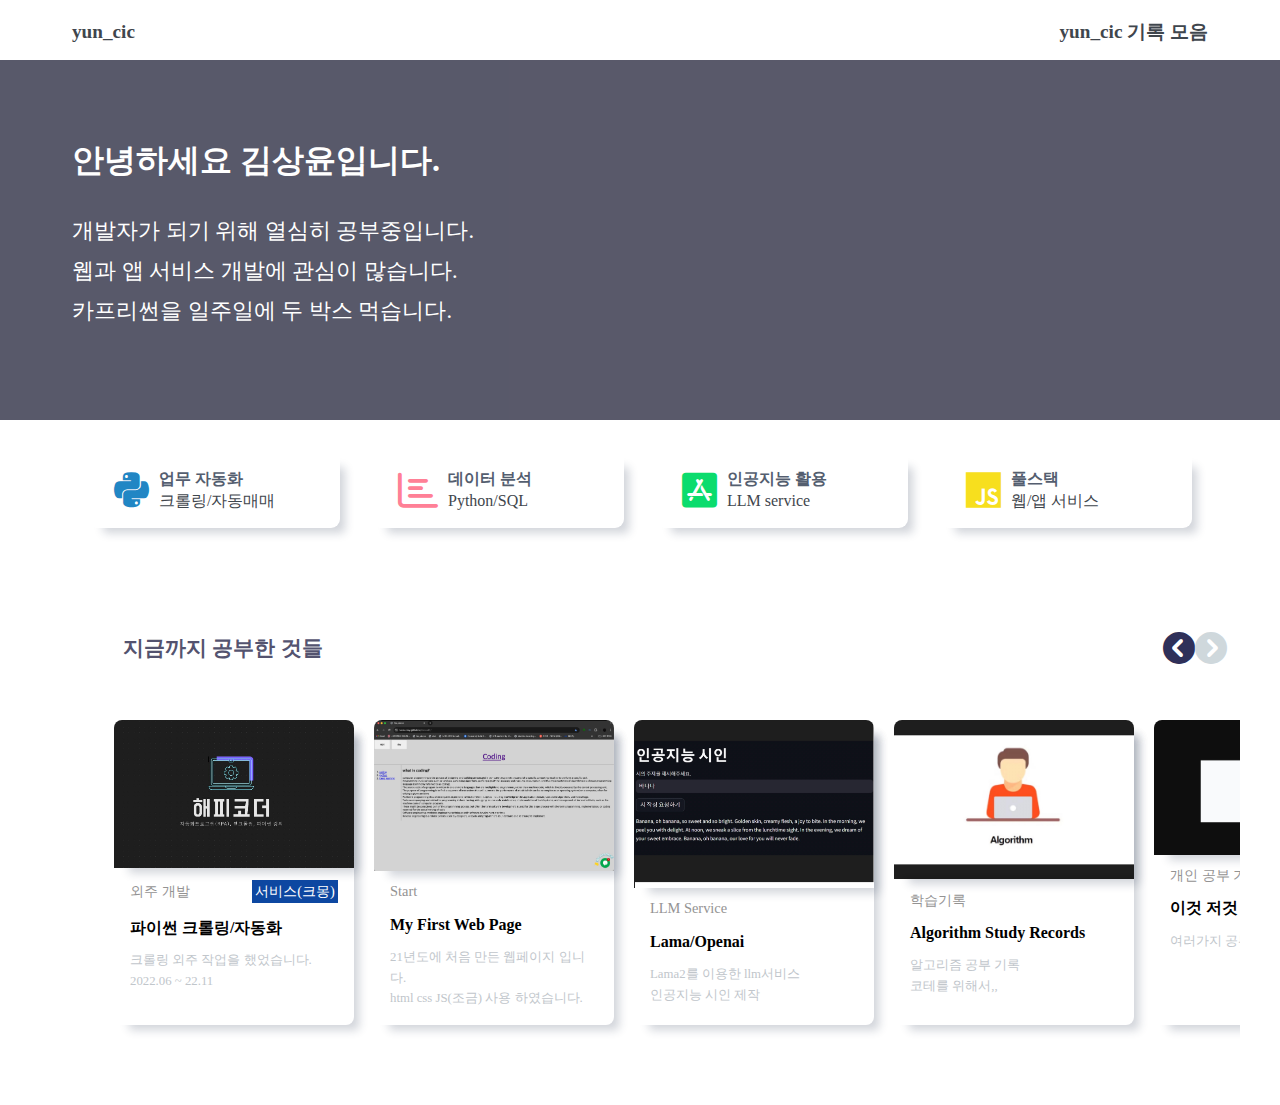
==== index.html @ 2efdfe99 "Update index.html" ====
<!DOCTYPE html>
<html lang="en">
<head>
   <meta name="viewport" content="width=device-width, initial-scale=1.0, user-scalable=no, maximum-scale=1.0, minimum-scale=1.0">
    <meta charset="UTF-8">
    <meta name="viewport" content="width=device-width, initial-scale=1.0">
    <title>yun_cic</title>
    <meta name="description" content="introduce yun_cic" />
    <meta name="keywords" content="dev, software, computer science, student" />
    <meta name="author" content="Sangyun Kim" />
    <meta name="viewport" content="width=device-width, user-scalable=no, initial-scale=1.0, maximum-scale=1.0, minimum-scale=1.0" />
    <meta http-equiv="X-UA-Compatible" content="ie=edge" />

    <!-- Open Graph (Facebook, Linkdin)-->
     <meta propery="og:type" content=" website" />
     <meta property="og:title" content="yun_cic 소개 사이트" />
    <meta property="og:description" content="yun_cic에 대해 소개하는 사이트입니다." />
    <meta property="og:url" content="https://korea-ksy.github.io/IntroduceYun/" />
    <meta property="og:image" content="img/happy_coder.png" />
    <meta property="og:site_name" content="yun_cic" />

    <!-- twitter card (Twitter)-->
    <meta name="twitter:card" content="summary" />
    <!-- card 종류: summary, photo, player -->
    <meta name="twitter:title" content="yun_cic 소개 사이트" />
    <meta name="twitter:description" content="yun_cic에 대해 소개하는 사이트입니다." />
    <meta name="twitter:url" content="https://korea-ksy.github.io/IntroduceYun/" />
    <meta name="twitter:image" content="img/happy_coder.png" />
    <meta name="twitter:creator" content="yun_cic" />

    <!-- 일반적인 favicon 설정-->
    <link rel="icon" href="img/computer_icon.png"/>

    <!-- for IOS-->
    <link rel="apple-touch-icon" href="img/computer_icon.png"/>

    <!-- CSS Reset(1), 아이콘 폰트, 웹페이지 사용폰트, style.css -->
    <link rel="stylesheet" href="css/nomalize.css" />

    <!-- Spoca Han Sans Neo: https://spoqa.github.io/spoqa-han-sans/ko-KR/ -->
    <link href="//spoqa.github.io/spoqa-han-sans/css/SpoqaHanSansNeo.css" rel="stylesheet" type="text/css" />
    <link rel="stylesheet" href="css/style.css"/>
    <link rel="stylesheet" href="https://cdnjs.cloudflare.com/ajax/libs/font-awesome/6.0.0-beta3/css/all.min.css">
</head>
<body>
    <header>
        <div class="inner">
            <div class="head-container">
                <div class="head-brand"><a href="https://korea-ksy.github.io/IntroduceYun//">yun_cic</a></div>
                <div class="head-blog"><a href="https://korea-ksy.github.io/IntroduceYun/">yun_cic 기록 모음</a></div>
            </div>
        </div>
    </header>
    <!-- main image section-->
    <section class="main">
        <div class="main-container">
            <div class="inner">
                <div class="title-container">
                    <div class="title">안녕하세요 김상윤입니다.</div>
                        
                    <div class="message">       
                        개발자가 되기 위해 열심히 공부중입니다. <br>
                        웹과 앱 서비스 개발에 관심이 많습니다. <br>
                        카프리썬을 일주일에 두 박스 먹습니다. 
                    </div>
                    
                </div>
            </div>
        </div>
    </section>
    <section>
        <div class="inner">
            <div class="skill-container">
                <div class="skill">
                    <i class="fa-brands fa-python skill-icon python-style"></i>
                    <div class="skill-title">
                        <div class="skill-name">업무 자동화</div>
                        <div class="skill-usage">크롤링/자동매매</div>
                    </div>
                </div>
                <div class="skill">
                    <i class="far fa-chart-bar skill-icon analysis-style"></i>
                    <div class="skill-title">
                        <div class="skill-name">데이터 분석</div>
                        <div class="skill-usage">Python/SQL</div>
                    </div>
                </div>
                <div class="skill">
                    <i class="fab fa-app-store-ios skill-icon ai-style"></i>
                    <div class="skill-title">
                        <div class="skill-name">인공지능 활용</div>
                        <div class="skill-usage">LLM service</div>
                    </div>
                </div>
                <div class="skill">
                    <i class="fab fa-js skill-icon js-style"></i>
                    <div class="skill-title">
                        <div class="skill-name">풀스택</div>
                        <div class="skill-usage">웹/앱 서비스</div>
                    </div>
                </div>
            </div>
        </div>
    </section>
    <section>
        <div class="inner">
            <div class="roadmap-container">
                <div class="roadmap-title-container">
                    <div class="roadmap-title">지금까지 공부한 것들</div>
                    <div class="arrow-container">
                        <i class="fas fa-chevron-circle-left slide-prev"></i>
                        <i class="fas fa-chevron-circle-right slide-next"></i>
                        
                    </div>

                </div>
                <!-- HTML5에서는 data-변수이름 = 변수값 -->
                <ul class= "class-list" data-position = "0">
                    <li class="class-card">
                        <img src="./img/happy_coder.png" alt="크몽 크롤링 서비스" class="class-image"/>
                        <a href="https://kmong.com/gig/368592" target="_blank">
                        <div class="class-container">
                            <div class="class-skill">
                                <div class="class-type">외주 개발</div>
                                <div class="class-format">서비스(크몽)</div>
                            </div>
                            
                            <div class="class-desc">
                                <div class="class-title">파이썬 크롤링/자동화</div>
                                <div class="class-detail">크롤링 외주 작업을 했었습니다.<br>
                                    2022.06 ~ 22.11
                    
                                </div>
                            </div>
                        </div>
                        </a>
                    </li>
                    <li class="class-card">
                        <img src="./img/webpage.png" alt="크몽 크롤링 서비스" class="class-image"/>
                        <a href="https://korea-ksy.github.io/kimweb1/" target="_blank">
                        <div class="class-container">
                            <div class="class-skill">
                                <div class="class-type">Start</div>
                              <!-- <div class="class-format">서비스(크몽)</div> -->
                            </div>
                            
                            <div class="class-desc">
                                <div class="class-title">My First Web Page</div>
                                <div class="class-detail">21년도에 처음 만든 웹페이지 입니다.<br>
                                    html css JS(조금) 사용 하였습니다.
                    
                                </div>
                            </div>
                        </div>
                        </a>
                    </li>
                    <li class="class-card">
                        <img src="./img/llm.png" alt="인공지능 시인" class="class-image"/>
                        <a href="javascript:alert('LLM사용 과금 이슈로 로컬 환경에만 작동되어 첨부하지 않았습니다.');" onfocus="this.blur()">
                        <div class="class-container">
                            <div class="class-skill">
                                <div class="class-type">LLM Service</div>
            
                            </div>
                            
                            <div class="class-desc">
                                <div class="class-title">Lama/Openai</div>
                                <div class="class-detail">Lama2를 이용한 llm서비스<br>
                                    인공지능 시인 제작
                    
                                </div>
                            </div>
                        </div>
                        </a>
                    </li>
                    <li class="class-card">
                        <img src="./img/algorithm.png" alt="알고리즘_페이지" class="class-image"/>
                        <a href="https://busy-scaffold-184.notion.site/2203b133420f4cc3a36ed9faf8b68689?pvs=4" target="_blank">
                        <div class="class-container">
                            <div class="class-skill">
                                <div class="class-type">학습기록</div>
                                <!-- <div class="class-format">서비스(크몽)</div> -->
                            </div>
                            
                            <div class="class-desc">
                                <div class="class-title">Algorithm Study Records</div>
                                <div class="class-detail">알고리즘 공부 기록<br>
                                    코테를 위해서,,
                    
                                </div>
                            </div>
                        </div>
                        </a>
                    </li>
                    
                    <li class="class-card">
                        <img src="./img/study.png" alt="크몽 크롤링 서비스" class="class-image"/>
                        <a href="https://busy-scaffold-184.notion.site/33985f0144e74997814df5a65f70bc1e?pvs=4" target="_blank">
                        <div class="class-container">
                            <div class="class-skill">
                                <div class="class-type">개인 공부 기록</div>
                            
                            </div>
                            
                            <div class="class-desc">
                                <div class="class-title">이것 저것 공부한 내용</div>
                                <div class="class-detail">여러가지 공부한 내용을 정리
                                   
                    
                                </div>
                            </div>
                        </div>
                        </a>
                    </li>
                </ul>
            
        </div>
    </section>
    <footer>
    <a id="backtotop" ></a>
    <script src="js/main.js"></script>

    </footer>
</body>
</html>
---- css/nomalize.css ----
/*! normalize.css v8.0.1 | MIT License | github.com/necolas/normalize.css */

/* Document
   ========================================================================== */

/**
 * 1. Correct the line height in all browsers.
 * 2. Prevent adjustments of font size after orientation changes in iOS.
 */

 html {
    line-height: 1.15; /* 1 */
    -webkit-text-size-adjust: 100%; /* 2 */
  }
  
  /* Sections
       ========================================================================== */
  
  /**
     * Remove the margin in all browsers.
     */
  
  body {
    margin: 0;
  }
  
  /**
     * Render the `main` element consistently in IE.
     */
  
  main {
    display: block;
  }
  
  /**
     * Correct the font size and margin on `h1` elements within `section` and
     * `article` contexts in Chrome, Firefox, and Safari.
     */
  
  h1 {
    font-size: 2em;
    margin: 0.67em 0;
  }
  
  /* Grouping content
       ========================================================================== */
  
  /**
     * 1. Add the correct box sizing in Firefox.
     * 2. Show the overflow in Edge and IE.
     */
  
  hr {
    box-sizing: content-box; /* 1 */
    height: 0; /* 1 */
    overflow: visible; /* 2 */
  }
  
  /**
     * 1. Correct the inheritance and scaling of font size in all browsers.
     * 2. Correct the odd `em` font sizing in all browsers.
     */
  
  pre {
    font-family: monospace, monospace; /* 1 */
    font-size: 1em; /* 2 */
  }
  
  /* Text-level semantics
       ========================================================================== */
  
  /**
     * Remove the gray background on active links in IE 10.
     */
  
  a {
    background-color: transparent;
  }
  
  /**
     * 1. Remove the bottom border in Chrome 57-
     * 2. Add the correct text decoration in Chrome, Edge, IE, Opera, and Safari.
     */
  
  abbr[title] {
    border-bottom: none; /* 1 */
    text-decoration: underline; /* 2 */
    text-decoration: underline dotted; /* 2 */
  }
  
  /**
     * Add the correct font weight in Chrome, Edge, and Safari.
     */
  
  b,
  strong {
    font-weight: bolder;
  }
  
  /**
     * 1. Correct the inheritance and scaling of font size in all browsers.
     * 2. Correct the odd `em` font sizing in all browsers.
     */
  
  code,
  kbd,
  samp {
    font-family: monospace, monospace; /* 1 */
    font-size: 1em; /* 2 */
  }
  
  /**
     * Add the correct font size in all browsers.
     */
  
  small {
    font-size: 80%;
  }
  
  /**
     * Prevent `sub` and `sup` elements from affecting the line height in
     * all browsers.
     */
  
  sub,
  sup {
    font-size: 75%;
    line-height: 0;
    position: relative;
    vertical-align: baseline;
  }
  
  sub {
    bottom: -0.25em;
  }
  
  sup {
    top: -0.5em;
  }
  
  /* Embedded content
       ========================================================================== */
  
  /**
     * Remove the border on images inside links in IE 10.
     */
  
  img {
    border-style: none;
  }
  
  /* Forms
       ========================================================================== */
  
  /**
     * 1. Change the font styles in all browsers.
     * 2. Remove the margin in Firefox and Safari.
     */
  
  button,
  input,
  optgroup,
  select,
  textarea {
    font-family: inherit; /* 1 */
    font-size: 100%; /* 1 */
    line-height: 1.15; /* 1 */
    margin: 0; /* 2 */
  }
  
  /**
     * Show the overflow in IE.
     * 1. Show the overflow in Edge.
     */
  
  button,
  input {
    /* 1 */
    overflow: visible;
  }
  
  /**
     * Remove the inheritance of text transform in Edge, Firefox, and IE.
     * 1. Remove the inheritance of text transform in Firefox.
     */
  
  button,
  select {
    /* 1 */
    text-transform: none;
  }
  
  /**
     * Correct the inability to style clickable types in iOS and Safari.
     */
  
  button,
  [type="button"],
  [type="reset"],
  [type="submit"] {
    -webkit-appearance: button;
    appearance: auto;
  }
  
  /**
     * Remove the inner border and padding in Firefox.
     */
  
  button::-moz-focus-inner,
  [type="button"]::-moz-focus-inner,
  [type="reset"]::-moz-focus-inner,
  [type="submit"]::-moz-focus-inner {
    border-style: none;
    padding: 0;
  }
  
  /**
     * Restore the focus styles unset by the previous rule.
     */
  
  button:-moz-focusring,
  [type="button"]:-moz-focusring,
  [type="reset"]:-moz-focusring,
  [type="submit"]:-moz-focusring {
    outline: 1px dotted ButtonText;
  }
  
  /**
     * Correct the padding in Firefox.
     */
  
  fieldset {
    padding: 0.35em 0.75em 0.625em;
  }
  
  /**
     * 1. Correct the text wrapping in Edge and IE.
     * 2. Correct the color inheritance from `fieldset` elements in IE.
     * 3. Remove the padding so developers are not caught out when they zero out
     *    `fieldset` elements in all browsers.
     */
  
  legend {
    box-sizing: border-box; /* 1 */
    color: inherit; /* 2 */
    display: table; /* 1 */
    max-width: 100%; /* 1 */
    padding: 0; /* 3 */
    white-space: normal; /* 1 */
  }
  
  /**
     * Add the correct vertical alignment in Chrome, Firefox, and Opera.
     */
  
  progress {
    vertical-align: baseline;
  }
  
  /**
     * Remove the default vertical scrollbar in IE 10+.
     */
  
  textarea {
    overflow: auto;
  }
  
  /**
     * 1. Add the correct box sizing in IE 10.
     * 2. Remove the padding in IE 10.
     */
  
  [type="checkbox"],
  [type="radio"] {
    box-sizing: border-box; /* 1 */
    padding: 0; /* 2 */
  }
  
  /**
     * Correct the cursor style of increment and decrement buttons in Chrome.
     */
  
  [type="number"]::-webkit-inner-spin-button,
  [type="number"]::-webkit-outer-spin-button {
    height: auto;
  }
  
  /**
     * 1. Correct the odd appearance in Chrome and Safari.
     * 2. Correct the outline style in Safari.
     */
  
  [type="search"] {
    -webkit-appearance: textfield; /* 1 */
    appearance: auto;
    outline-offset: -2px; /* 2 */
  }
  
  /**
     * Remove the inner padding in Chrome and Safari on macOS.
     */
  
  [type="search"]::-webkit-search-decoration {
    -webkit-appearance: none;
  }
  
  /**
     * 1. Correct the inability to style clickable types in iOS and Safari.
     * 2. Change font properties to `inherit` in Safari.
     */
  
  ::-webkit-file-upload-button {
    -webkit-appearance: button; /* 1 */
    font: inherit; /* 2 */
  }
  
  /* Interactive
       ========================================================================== */
  
  /*
     * Add the correct display in Edge, IE 10+, and Firefox.
     */
  
  details {
    display: block;
  }
  
  /*
     * Add the correct display in all browsers.
     */
  
  summary {
    display: list-item;
  }
  
  /* Misc
       ========================================================================== */
  
  /**
     * Add the correct display in IE 10+.
     */
  
  template {
    display: none;
  }
  
  /**
     * Add the correct display in IE 10.
     */
  
  [hidden] {
    display: none;
  }
---- css/style.css ----
*{
    box-sizing: border-box;
}

body{
    margin: 0 auto;
    color: #3f464d;
    font-family: 'Spoqa Han Sans Neo', 'Sans-serif'; 
}

a {
    all: unset;
}

a:link {
    text-decoration: none;
    color: #3f464d;
}

a:visited {
    text-decoration: none;
    color: #3f464d;
}

a:active {
    text-decoration: none;
    color: #3f464d;
  }

a:hover{
    text-decoration: none;
    color: #3f464d;
}

.inner{
    width:100%;
    height:100%;
    margin: 0 auto;
    padding: 2em 2rem;
    overflow: hidden;
}

header{
    width: 100%;
    height:60px;
    background-color: #fff;
    position: fixed;
    top: 0;
    left: 0;
    z-index: 1000; 
}

.head-container{
    width: 100%;
    height:100%;
    display: flex;
    justify-content: space-between;
    align-items: center;
}

.head-container .head-brand {
    font-weight: bold;
    font-size: 1.2rem;
  }
  
  .head-container .head-brand a:hover {
    color: #2186c4;
    cursor: pointer;
  }
  
  /* 필요시 세부 설정을 위해, 상단 우측 메뉴만을 별도로 클래스로 정의 */
  .head-container .head-blog {
    font-weight: bold;
    font-size: 1.2rem;
  }
  
  .head-container .head-blog a:hover {
    color: #2186c4; 
    cursor: pointer;
  }
section{
    width: 100%;
    background-color: #fff;
    position: relative;
}


.main{
    height: 360px;
    background-image: url("https://media-cdn.tripadvisor.com/media/photo-s/17/aa/5c/77/201812.jpg");
    background-size: cover;
    background-position: center 30%; /* 이미지 위치를 살짝 위로 올리기 위한 position 설정 */
    background-repeat: no-repeat;
    z-index: 1;
}

.main-container{
    width: 100%;
    height: 100%;
    background-color: rgb(47, 48, 69);
    opacity: 0.8;
    z-index: 2;
    margin-top: 60px;
}

.title-container{
    padding-top: 50px;
    padding-bottom: 100px;
}

.title{
    font-size: 2rem;
    font-weight: bold;
    color: #fff;
    margin-bottom: 1em;
    z-index: 2;
    padding-left: auto ;
}
.message{
    font-size: 1.4rem;
    font-weight: normal;
    color: #fff;
    line-height: 2.5rem;
    z-index: 2;
}

.skill-container{
    width: 100%;
    height:100%;
    display: flex;
    justify-content: space-around;
    align-items: center;
}

.skill{
    width: 25%;
    background-color: #fff;
    display: flex;
    align-items: center;
    border-radius: 9px;
    padding: 0.5rem 1rem;
    margin: 0 1rem;
    box-shadow: 10px 10px 10px -5px rgba(25, 42, 70, 0.2);
}

.skill-name:hover{
    color: #0b77e4;
}

.skill:hover {
    box-shadow: 10px 10px 10px 0px rgba(25, 42, 70, 0.2);
    transform: translate(0, -5px);
    transition-duration: 1s;
    cursor: pointer;
  }

.skill-icon{
    font-size:2.5rem;
    margin: 10px;
    
}

.python-style{
    color:#2186c4;

}

.analysis-style{
    color:#ff8096;
}

.ai-style {
    color: #0bdc6d;
  }
  
.js-style {
    color: #f7df1e;
  }

.skill-title{
    display: flex;
    flex-direction: column;
    align-content: center;
}

.skill-name{
    font-weight: bold;
    color: #545e6f;
    margin-bottom: 0.2rem;
}

.skll-usage{
    font-size:0.9rem;
    color: #545e6f;
}

.roadmap-container{
    width: 100%;
    margin-top: 2rem;
}

.roadmap-title-container{
    width: 100%;
    display: flex;
    padding: 0.5rem 1rem;
    margin: 0 2.2rem;
    justify-content: space-between;
    align-items: center;
}

.roadmap-title{
    font-size: 1.3rem;
    font-weight: bold;
    color: #54536f;
}

.slide-prev {
    font-size: 2rem;
    cursor: pointer;
    color: rgb(47, 48, 89);
  }
  
  .slide-next {
    font-size: 2rem;
    cursor: pointer;
    color: #cfd8dc;
  }

.arrow-container{
    display: flex;
}

.class-list{
    display: flex;
    list-style: none;
    padding: 32px;
}

.class-card{
    width: 240px;
    box-shadow: 10px 10px 10px -5px rgba(25, 42, 70, 0.2);
    border-radius: 8px ;
    margin: 0 10px;
    
}

.class-card:hover {
    box-shadow: 10px 10px 10px 0px rgba(25, 42, 70, 0.2);
    transform: translate(0, -5px);
    transition-duration: 1s;
  }

.class-image{
    max-width: 240px;
     /* border-radius: 블럭 모서리를 둥글게 하는 CSS 기능
     top-left | top-right | bottom-right | bottom-left */
    border-radius: 8px 8px 0 0;
    box-shadow: 10px 10px 10px -5px rgba(25, 42, 70, 0.2);
}

.class-image:hover{
    cursor: pointer;
}


.class-container{
    width:100%;
    padding: 0.5rem 1rem 1rem 1rem;
    cursor: pointer;
}

.class-skill{
    display: flex;
    justify-content: space-between;
    align-items: center;
}

.class-type{
    font-size: 0.9rem;
    color: #949393;

}
.class-format{
    font-size: 0.9rem;
    color: #fff;
    background-color: #0d47a1;
    padding: 0.2rem;
}
.class-title{
    font-weight: bold;
    font-size:1rem;
    color: #000;
    padding-top:1rem;

}

.class-title:hover{
    text-decoration: none;
    color: #0b77e4;
}

.class-detail{
    font-size: 0.8rem;
    line-height: 1.3rem;
    color:#c1c6cb;
    padding-top: 0.8rem;
}

#backtotop{
    background-color: rgb(47,48,49);
    width: 40px;
    height:40px;
    text-align: center;

    border-radius: 20px;
    position: fixed;
    bottom: 30px;
    right:30px;
    transition-property: background-color, opacity, visibility;
    transition-duration: 0.3s, 0.5s, 0.5s;
    opacity: 0;
    visibility: hidden;
    z-index: 999;
}

/* 아이콘 적용방법
    1. ::after (요소 뒤에 content 추가) 가상 요소에서,
    2. content: "fontawsome"유니코드 넣고,
    3. font-family: FontAwesome 이라고 넣으면 됨.
*/
#backtotop::after{
    content: "\f077";
    font-family: FontAwesome;
    font-size:  1.5rem;
    line-height: 40px;
    color: #fff;
}

#backtotop.show{
    opacity: 1;
    visibility: visible;
    background-color: rgb(47,48,49);
}

#backtotop.show:hover{
    cursor: pointer;
    background-color: #2186c4;

}


@media only screen and (min-width:1200px){
    .inner{
        max-width: 1200px;
    }
}

@media only screen and (max-width:980px){
    .skill-container{
        display: none;
    }
}
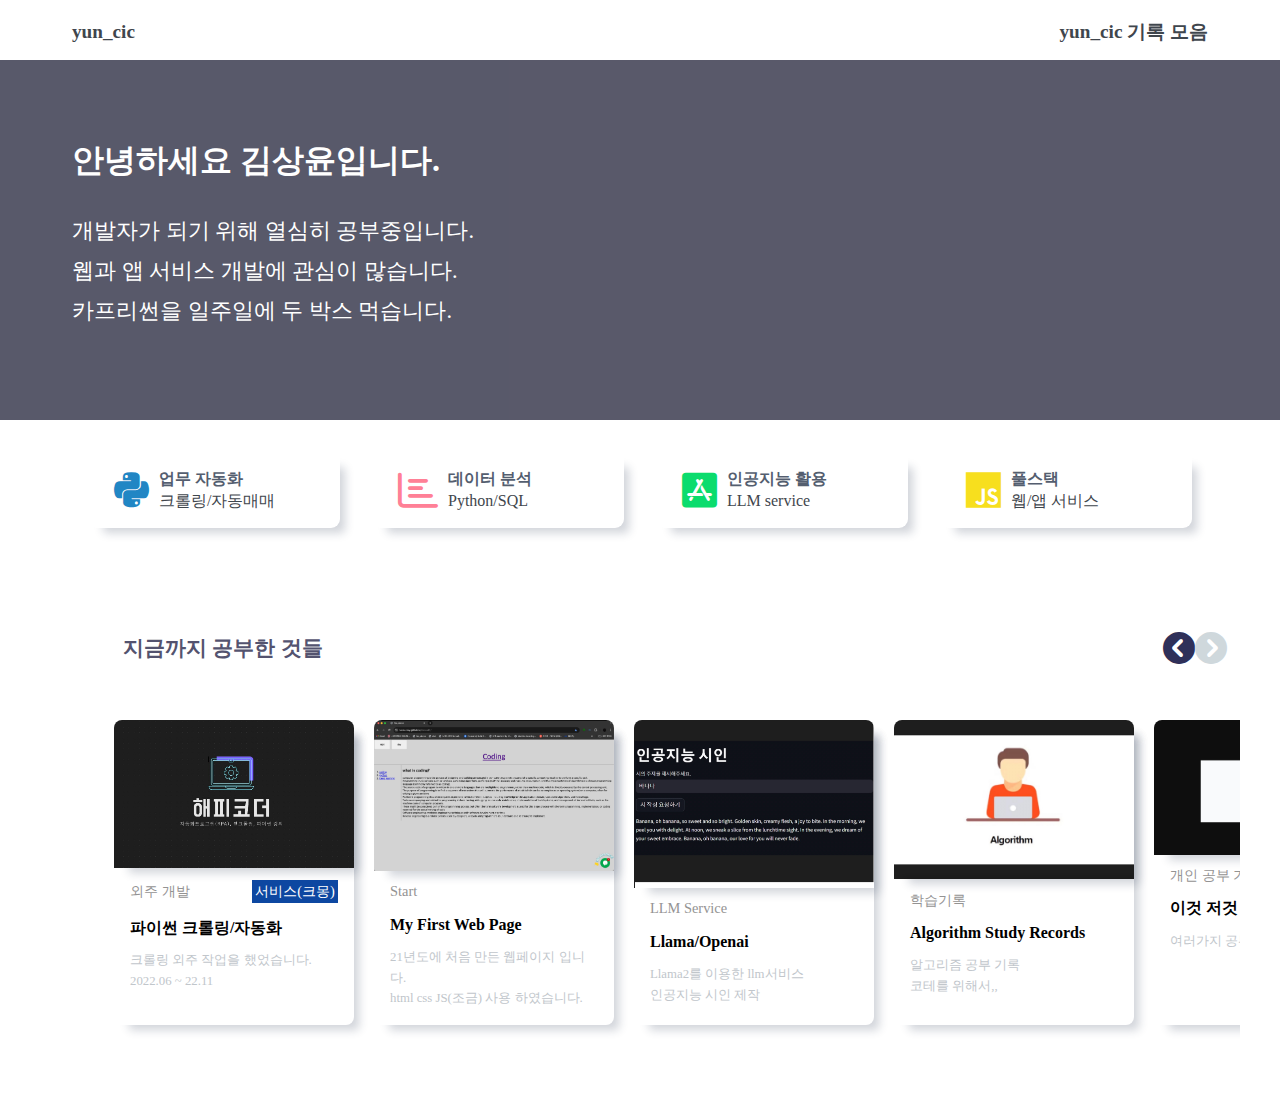
==== commit 0a6dd229: "Update index.html" ====
--- a/index.html
+++ b/index.html
@@ -1,7 +1,7 @@
 <!DOCTYPE html>
 <html lang="en">
 <head>
-   <meta name="viewport" content="width=device-width, initial-scale=1.0, user-scalable=no, maximum-scale=1.0, minimum-scale=1.0">
+    <meta name="viewport" content="width=device-width, initial-scale=1.0, user-scalable=no, maximum-scale=1.0, minimum-scale=1.0">
     <meta charset="UTF-8">
     <meta name="viewport" content="width=device-width, initial-scale=1.0">
     <title>yun_cic</title>
@@ -15,8 +15,8 @@
      <meta propery="og:type" content=" website" />
      <meta property="og:title" content="yun_cic 소개 사이트" />
     <meta property="og:description" content="yun_cic에 대해 소개하는 사이트입니다." />
+    <meta property="og:image" content="./img/happy_coder.png" />
     <meta property="og:url" content="https://korea-ksy.github.io/IntroduceYun/" />
-    <meta property="og:image" content="img/happy_coder.png" />
     <meta property="og:site_name" content="yun_cic" />
 
     <!-- twitter card (Twitter)-->
@@ -24,15 +24,15 @@
     <!-- card 종류: summary, photo, player -->
     <meta name="twitter:title" content="yun_cic 소개 사이트" />
     <meta name="twitter:description" content="yun_cic에 대해 소개하는 사이트입니다." />
+    <meta name="twitter:image" content="./img/happy_coder.png" />
     <meta name="twitter:url" content="https://korea-ksy.github.io/IntroduceYun/" />
-    <meta name="twitter:image" content="img/happy_coder.png" />
     <meta name="twitter:creator" content="yun_cic" />
 
     <!-- 일반적인 favicon 설정-->
-    <link rel="icon" href="img/computer_icon.png"/>
+    <link rel="icon" href="./img/computer_icon.png"/>
 
     <!-- for IOS-->
-    <link rel="apple-touch-icon" href="img/computer_icon.png"/>
+    <link rel="apple-touch-icon" href="./img/computer_icon.png"/>
 
     <!-- CSS Reset(1), 아이콘 폰트, 웹페이지 사용폰트, style.css -->
     <link rel="stylesheet" href="css/nomalize.css" />
@@ -46,7 +46,7 @@
     <header>
         <div class="inner">
             <div class="head-container">
-                <div class="head-brand"><a href="https://korea-ksy.github.io/IntroduceYun//">yun_cic</a></div>
+                <div class="head-brand"><a href="https://korea-ksy.github.io/IntroduceYun/">yun_cic</a></div>
                 <div class="head-blog"><a href="https://korea-ksy.github.io/IntroduceYun/">yun_cic 기록 모음</a></div>
             </div>
         </div>
@@ -164,8 +164,8 @@
                             </div>
                             
                             <div class="class-desc">
-                                <div class="class-title">Lama/Openai</div>
-                                <div class="class-detail">Lama2를 이용한 llm서비스<br>
+                                <div class="class-title">Llama/Openai</div>
+                                <div class="class-detail">Llama2를 이용한 llm서비스<br>
                                     인공지능 시인 제작
                     
                                 </div>
--- a/css/style.css
+++ b/css/style.css
@@ -6,6 +6,21 @@
     margin: 0 auto;
     color: #3f464d;
     font-family: 'Spoqa Han Sans Neo', 'Sans-serif'; 
+}
+/* 태블릿 화면 (최대 너비 768px) */
+@media only screen and (max-width: 768px) {
+    body {
+        font-size: 14px;
+        margin: 10px;
+    }
+}
+
+/* 모바일 화면 (최대 너비 480px) */
+@media only screen and (max-width: 480px) {
+    body {
+        font-size: 12px;
+        margin: 5px;
+    }
 }
 
 a {
@@ -359,4 +374,109 @@
     .skill-container{
         display: none;
     }
-}+}
+
+/* Mobile styles */
+@media only screen and (min-width:200px) and (max-width:480px) {
+    /* Adjust header */
+    .title-container{
+        
+        margin-top: 60px;
+        padding-bottom: 100px;
+    }
+
+
+    .head-container{
+        justify-content: space-between;
+    }
+    .inner{
+        align-items: center;
+        font-size: 0.85rem;
+    }
+
+    .skill{
+        width:24rem;
+        display: center;
+    }
+
+    .roadmap-title{
+        align-items: center;
+    }
+
+    .arrow-container{
+        visibility: hidden;
+    }
+
+    .head-container{
+        width: 100%;
+        height:100%;
+        display: flex;
+        justify-content: space-between;
+        align-items: center;
+    }
+    .head-brand, .head-blog {
+        margin-bottom: 10px;
+    }
+
+    /* Main image section */
+    .main-container .title-container {
+        padding: 10px;
+        text-align: center;
+    }
+
+    .main-container .title {
+        font-size: 1.8rem;
+    }
+
+    .message {
+        font-size: 1rem;
+        padding: 10px;
+    }
+
+    /* Skills section */
+    .skill-container {
+        display: flex;
+        flex-direction: column;
+        align-items: center;
+    }
+
+    .skill {
+        margin-bottom: 20px;
+        text-align: center;
+    }
+
+    /* Roadmap section */
+    .roadmap-container {
+        text-align: center;
+    }
+
+    .roadmap-title-container {
+        flex-direction: column;
+        align-items: center;
+        margin-left: 0px;
+    }
+
+    .class-list {
+        display: flex;
+        flex-direction: column;
+        align-items: center;
+    }
+
+    .class-image{
+        max-width: 100%;
+         /* border-radius: 블럭 모서리를 둥글게 하는 CSS 기능
+         top-left | top-right | bottom-right | bottom-left */
+        border-radius: 8px 8px 0 0;
+        box-shadow: 10px 10px 10px -5px rgba(25, 42, 70, 0.2);
+    }
+
+    .class-card {
+        width: 90%;
+        margin-bottom: 20px;
+    }
+
+    /* Footer */
+    footer {
+        text-align: center;
+    }
+}
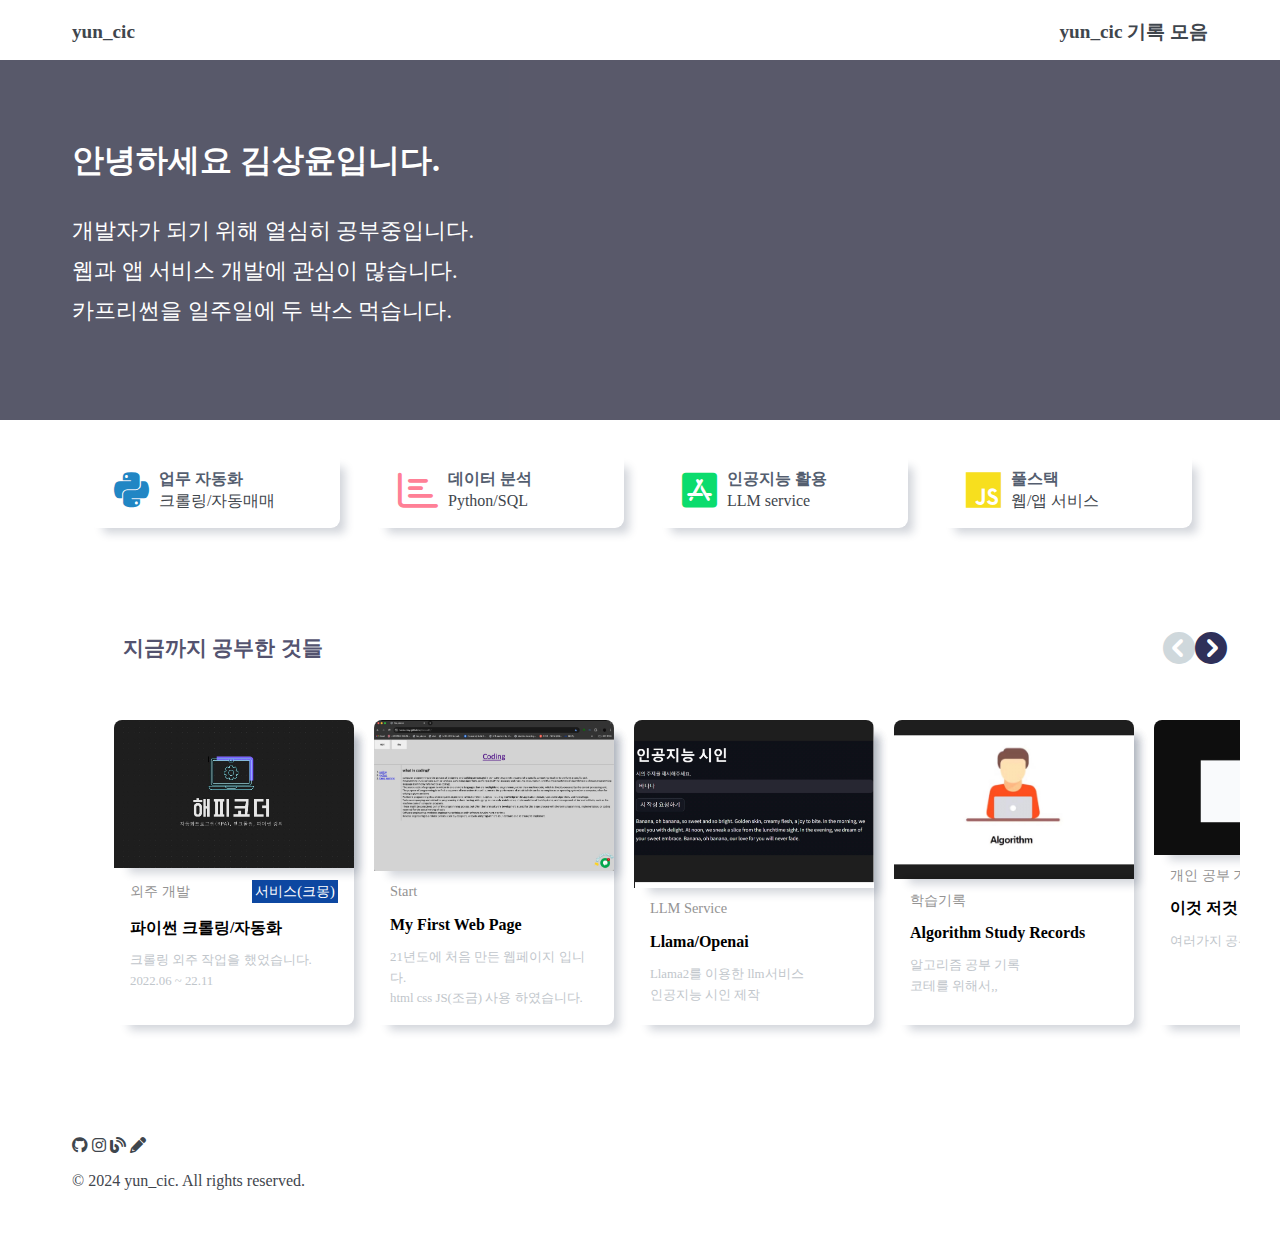
==== commit b5d0e2dd: "Update index.html" ====
--- a/index.html
+++ b/index.html
@@ -15,7 +15,7 @@
      <meta propery="og:type" content=" website" />
      <meta property="og:title" content="yun_cic 소개 사이트" />
     <meta property="og:description" content="yun_cic에 대해 소개하는 사이트입니다." />
-    <meta property="og:image" content="./img/happy_coder.png" />
+    <meta property="og:image" content="img/happy_coder.png" />
     <meta property="og:url" content="https://korea-ksy.github.io/IntroduceYun/" />
     <meta property="og:site_name" content="yun_cic" />
 
@@ -24,15 +24,15 @@
     <!-- card 종류: summary, photo, player -->
     <meta name="twitter:title" content="yun_cic 소개 사이트" />
     <meta name="twitter:description" content="yun_cic에 대해 소개하는 사이트입니다." />
-    <meta name="twitter:image" content="./img/happy_coder.png" />
+    <meta name="twitter:image" content="img/happy_coder.png" />
     <meta name="twitter:url" content="https://korea-ksy.github.io/IntroduceYun/" />
     <meta name="twitter:creator" content="yun_cic" />
 
     <!-- 일반적인 favicon 설정-->
-    <link rel="icon" href="./img/computer_icon.png"/>
+    <link rel="icon" href="img/computer_icon.png"/>
 
     <!-- for IOS-->
-    <link rel="apple-touch-icon" href="./img/computer_icon.png"/>
+    <link rel="apple-touch-icon" href="img/computer_icon.png"/>
 
     <!-- CSS Reset(1), 아이콘 폰트, 웹페이지 사용폰트, style.css -->
     <link rel="stylesheet" href="css/nomalize.css" />
@@ -117,7 +117,7 @@
                 <!-- HTML5에서는 data-변수이름 = 변수값 -->
                 <ul class= "class-list" data-position = "0">
                     <li class="class-card">
-                        <img src="./img/happy_coder.png" alt="크몽 크롤링 서비스" class="class-image"/>
+                        <img src="/img/happy_coder.png" alt="크몽 크롤링 서비스" class="class-image"/>
                         <a href="https://kmong.com/gig/368592" target="_blank">
                         <div class="class-container">
                             <div class="class-skill">
@@ -136,7 +136,7 @@
                         </a>
                     </li>
                     <li class="class-card">
-                        <img src="./img/webpage.png" alt="크몽 크롤링 서비스" class="class-image"/>
+                        <img src="/img/webpage.png" alt="크몽 크롤링 서비스" class="class-image"/>
                         <a href="https://korea-ksy.github.io/kimweb1/" target="_blank">
                         <div class="class-container">
                             <div class="class-skill">
@@ -155,7 +155,7 @@
                         </a>
                     </li>
                     <li class="class-card">
-                        <img src="./img/llm.png" alt="인공지능 시인" class="class-image"/>
+                        <img src="/img/llm.png" alt="인공지능 시인" class="class-image"/>
                         <a href="javascript:alert('LLM사용 과금 이슈로 로컬 환경에만 작동되어 첨부하지 않았습니다.');" onfocus="this.blur()">
                         <div class="class-container">
                             <div class="class-skill">
@@ -174,7 +174,7 @@
                         </a>
                     </li>
                     <li class="class-card">
-                        <img src="./img/algorithm.png" alt="알고리즘_페이지" class="class-image"/>
+                        <img src="/img/algorithm.png" alt="알고리즘_페이지" class="class-image"/>
                         <a href="https://busy-scaffold-184.notion.site/2203b133420f4cc3a36ed9faf8b68689?pvs=4" target="_blank">
                         <div class="class-container">
                             <div class="class-skill">
@@ -194,7 +194,7 @@
                     </li>
                     
                     <li class="class-card">
-                        <img src="./img/study.png" alt="크몽 크롤링 서비스" class="class-image"/>
+                        <img src="/img/study.png" alt="공부기록" class="class-image"/>
                         <a href="https://busy-scaffold-184.notion.site/33985f0144e74997814df5a65f70bc1e?pvs=4" target="_blank">
                         <div class="class-container">
                             <div class="class-skill">
@@ -212,14 +212,53 @@
                         </div>
                         </a>
                     </li>
+
+                    <li class="class-card">
+                        <img src="/img/tetris.png" alt="테트리스" class="class-image"/>
+                        <a href="./tetris.html" target="_blank">
+                        <div class="class-container">
+                            <div class="class-skill">
+                                <div class="class-type">테트리스(pygame)</div>
+                                <!-- <div class="class-format">서비스(크몽)</div> -->
+                            </div>
+                            
+                            <div class="class-desc">
+                                <div class="class-title">테트리스 게임</div>
+                                <div class="class-detail">pygame으로 만든 테트리스<br>
+                                    CURSOR 짱짱맨~
+                    
+                                </div>
+                            </div>
+                        </div>
+                        </a>
+                    </li>
+                    
                 </ul>
             
         </div>
     </section>
     <footer>
-    <a id="backtotop" ></a>
-    <script src="js/main.js"></script>
-
+        <div class="inner">
+            <div class="footer-container">
+                <div class="social-links">
+                    <a href="https://github.com/korea-ksy" target="_blank">
+                        <i class="fab fa-github"></i>
+                    </a>
+                    <a href="https://www.instagram.com/yun_cic" target="_blank">
+                        <i class="fab fa-instagram"></i>
+                    </a>
+                    <a href="https://busy-scaffold-184.notion.site/33985f0144e74997814df5a65f70bc1e?pvs=4" target="_blank">
+                        <i class="fas fa-blog"></i>
+                    </a>
+                    <a href="https://blog091.tistory.com/" target="_blank">
+                        <i class="fas fa-pencil-alt"></i>
+                    </a>
+                </div>
+                <p class="copyright">© 2024 yun_cic. All rights reserved.</p>
+            </div>
+        </div>
+        <a id="backtotop"></a>
+        <script src="js/main.js"></script>
     </footer>
 </body>
 </html>
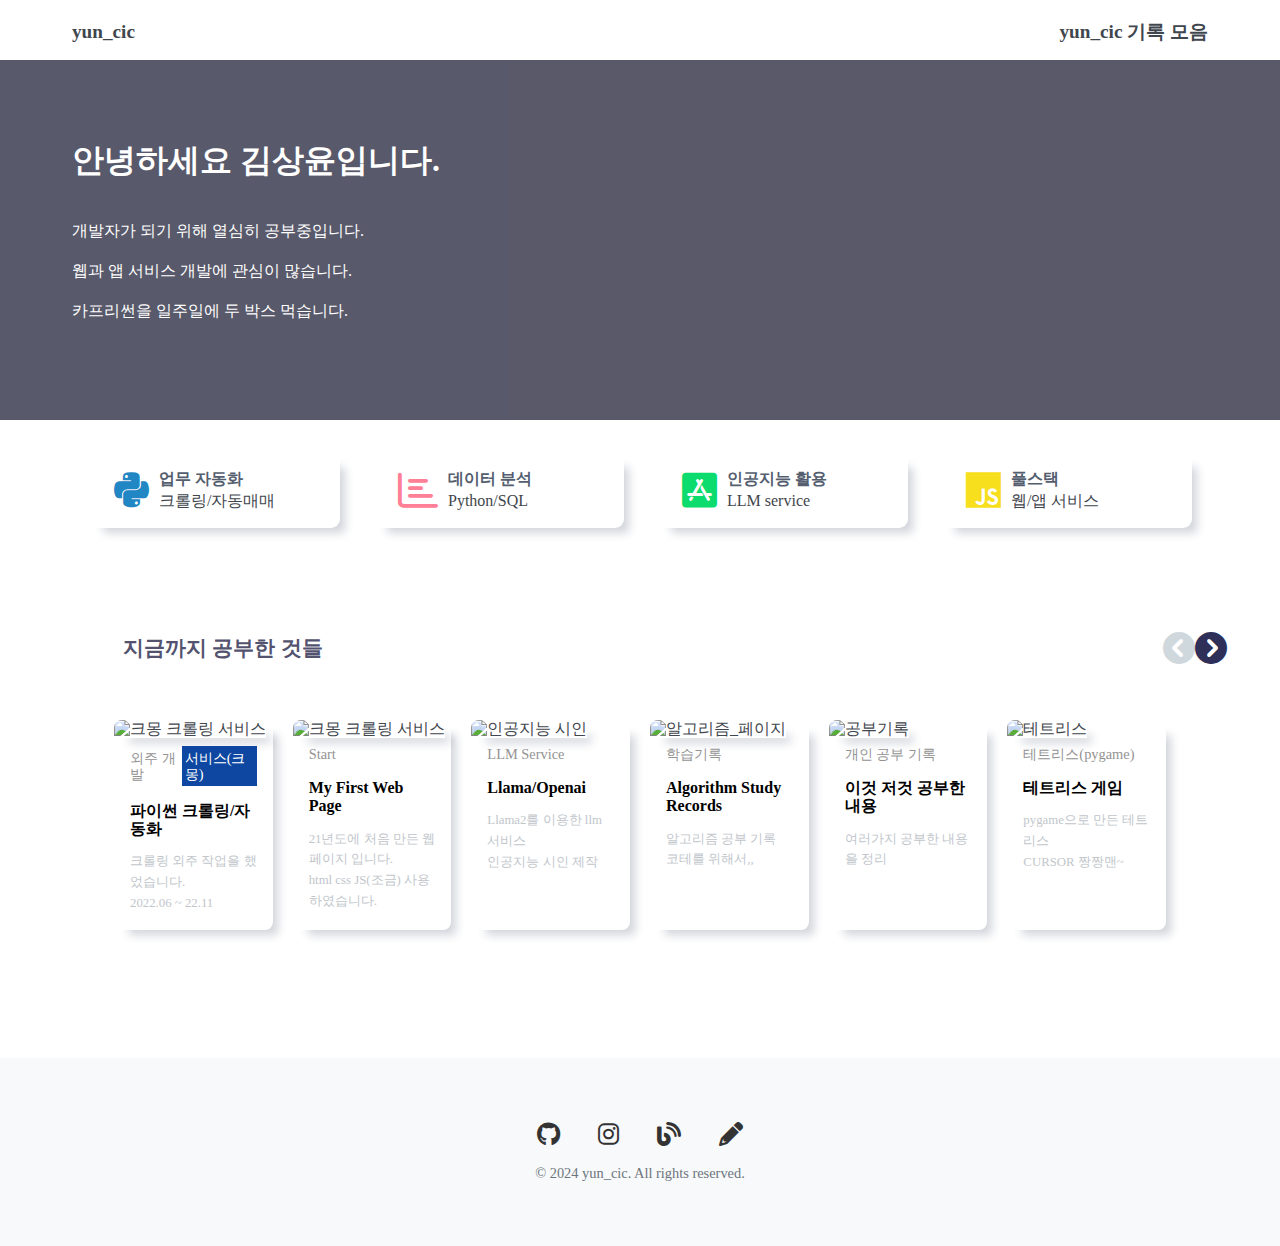
==== commit 9f97d1c5: "Update index.html" ====
--- a/index.html
+++ b/index.html
@@ -24,15 +24,15 @@
     <!-- card 종류: summary, photo, player -->
     <meta name="twitter:title" content="yun_cic 소개 사이트" />
     <meta name="twitter:description" content="yun_cic에 대해 소개하는 사이트입니다." />
-    <meta name="twitter:image" content="img/happy_coder.png" />
+    <meta name="twitter:image" content="./happy_coder.png" />
     <meta name="twitter:url" content="https://korea-ksy.github.io/IntroduceYun/" />
     <meta name="twitter:creator" content="yun_cic" />
 
     <!-- 일반적인 favicon 설정-->
-    <link rel="icon" href="img/computer_icon.png"/>
+    <link rel="icon" href="./computer_icon.png"/>
 
     <!-- for IOS-->
-    <link rel="apple-touch-icon" href="img/computer_icon.png"/>
+    <link rel="apple-touch-icon" href="./computer_icon.png"/>
 
     <!-- CSS Reset(1), 아이콘 폰트, 웹페이지 사용폰트, style.css -->
     <link rel="stylesheet" href="css/nomalize.css" />
@@ -117,7 +117,7 @@
                 <!-- HTML5에서는 data-변수이름 = 변수값 -->
                 <ul class= "class-list" data-position = "0">
                     <li class="class-card">
-                        <img src="/img/happy_coder.png" alt="크몽 크롤링 서비스" class="class-image"/>
+                        <img src="/,/happy_coder.png" alt="크몽 크롤링 서비스" class="class-image"/>
                         <a href="https://kmong.com/gig/368592" target="_blank">
                         <div class="class-container">
                             <div class="class-skill">
@@ -136,7 +136,7 @@
                         </a>
                     </li>
                     <li class="class-card">
-                        <img src="/img/webpage.png" alt="크몽 크롤링 서비스" class="class-image"/>
+                        <img src="./webpage.png" alt="크몽 크롤링 서비스" class="class-image"/>
                         <a href="https://korea-ksy.github.io/kimweb1/" target="_blank">
                         <div class="class-container">
                             <div class="class-skill">
@@ -155,7 +155,7 @@
                         </a>
                     </li>
                     <li class="class-card">
-                        <img src="/img/llm.png" alt="인공지능 시인" class="class-image"/>
+                        <img src="./llm.png" alt="인공지능 시인" class="class-image"/>
                         <a href="javascript:alert('LLM사용 과금 이슈로 로컬 환경에만 작동되어 첨부하지 않았습니다.');" onfocus="this.blur()">
                         <div class="class-container">
                             <div class="class-skill">
@@ -174,7 +174,7 @@
                         </a>
                     </li>
                     <li class="class-card">
-                        <img src="/img/algorithm.png" alt="알고리즘_페이지" class="class-image"/>
+                        <img src="./algorithm.png" alt="알고리즘_페이지" class="class-image"/>
                         <a href="https://busy-scaffold-184.notion.site/2203b133420f4cc3a36ed9faf8b68689?pvs=4" target="_blank">
                         <div class="class-container">
                             <div class="class-skill">
@@ -194,7 +194,7 @@
                     </li>
                     
                     <li class="class-card">
-                        <img src="/img/study.png" alt="공부기록" class="class-image"/>
+                        <img src="./study.png" alt="공부기록" class="class-image"/>
                         <a href="https://busy-scaffold-184.notion.site/33985f0144e74997814df5a65f70bc1e?pvs=4" target="_blank">
                         <div class="class-container">
                             <div class="class-skill">
@@ -214,7 +214,7 @@
                     </li>
 
                     <li class="class-card">
-                        <img src="/img/tetris.png" alt="테트리스" class="class-image"/>
+                        <img src="./tetris.png" alt="테트리스" class="class-image"/>
                         <a href="./tetris.html" target="_blank">
                         <div class="class-container">
                             <div class="class-skill">
--- a/css/style.css
+++ b/css/style.css
@@ -132,7 +132,7 @@
     padding-left: auto ;
 }
 .message{
-    font-size: 1.4rem;
+    font-size: 1rem;
     font-weight: normal;
     color: #fff;
     line-height: 2.5rem;
@@ -378,13 +378,19 @@
 
 /* Mobile styles */
 @media only screen and (min-width:200px) and (max-width:480px) {
+    @media (max-width: 768px) {
+        .title {
+            font-size: 1.5rem !important;
+        }
+    }
     /* Adjust header */
-    .title-container{
-        
-        margin-top: 60px;
+
+    .title-container{       
+        margin-top: 0.5px;
         padding-bottom: 100px;
-    }
-
+        margin-right:auto;
+
+    }
 
     .head-container{
         justify-content: space-between;
@@ -392,6 +398,7 @@
     .inner{
         align-items: center;
         font-size: 0.85rem;
+        padding:20px;
     }
 
     .skill{
@@ -417,9 +424,9 @@
     .head-brand, .head-blog {
         margin-bottom: 10px;
     }
-
+  
     /* Main image section */
-    .main-container .title-container {
+    .main-container{
         padding: 10px;
         text-align: center;
     }
@@ -429,37 +436,8 @@
     }
 
     .message {
-        font-size: 1rem;
+        font-size: 0.7rem;
         padding: 10px;
-    }
-
-    /* Skills section */
-    .skill-container {
-        display: flex;
-        flex-direction: column;
-        align-items: center;
-    }
-
-    .skill {
-        margin-bottom: 20px;
-        text-align: center;
-    }
-
-    /* Roadmap section */
-    .roadmap-container {
-        text-align: center;
-    }
-
-    .roadmap-title-container {
-        flex-direction: column;
-        align-items: center;
-        margin-left: 0px;
-    }
-
-    .class-list {
-        display: flex;
-        flex-direction: column;
-        align-items: center;
     }
 
     .class-image{
@@ -469,6 +447,36 @@
         border-radius: 8px 8px 0 0;
         box-shadow: 10px 10px 10px -5px rgba(25, 42, 70, 0.2);
     }
+    
+
+    /* Skills section */
+    .skill-container {
+        display: flex;
+        flex-direction: column;
+        align-items: center;
+    }
+
+    .skill {
+        margin-bottom: 20px;
+        text-align: center;
+    }
+
+    /* Roadmap section */
+    .roadmap-container {
+        text-align: center;
+    }
+
+    .roadmap-title-container {
+        flex-direction: column;
+        align-items: center;
+        margin-left: 0px;
+    }
+
+    .class-list {
+        display: flex;
+        flex-direction: column;
+        align-items: center;
+    }
 
     .class-card {
         width: 90%;
@@ -480,3 +488,51 @@
         text-align: center;
     }
 }
+
+footer {
+    background-color: #f8f9fa;
+    padding: 2rem 0;
+    margin-top: 3rem;
+}
+
+.footer-container {
+    text-align: center;
+}
+
+.social-links {
+    margin-bottom: 1rem;
+}
+
+.social-links a {
+    color: #333;
+    font-size: 1.5rem;
+    margin: 0 1rem;
+    transition: color 0.3s ease;
+}
+
+.social-links a:hover {
+    color: #007bff;
+}
+
+.copyright {
+    color: #6c757d;
+    font-size: 0.9rem;
+    margin: 0;
+}
+
+/* 각 아이콘별 호버 효과 */
+.social-links a:hover .fa-github {
+    color: #333;
+}
+
+.social-links a:hover .fa-instagram {
+    color: #e1306c;
+}
+
+.social-links a:hover .fa-blog {
+    color: #2ecc71;
+}
+
+.social-links a:hover .fa-pencil-alt {
+    color: #f05228;  /* 티스토리 브랜드 색상 */
+}
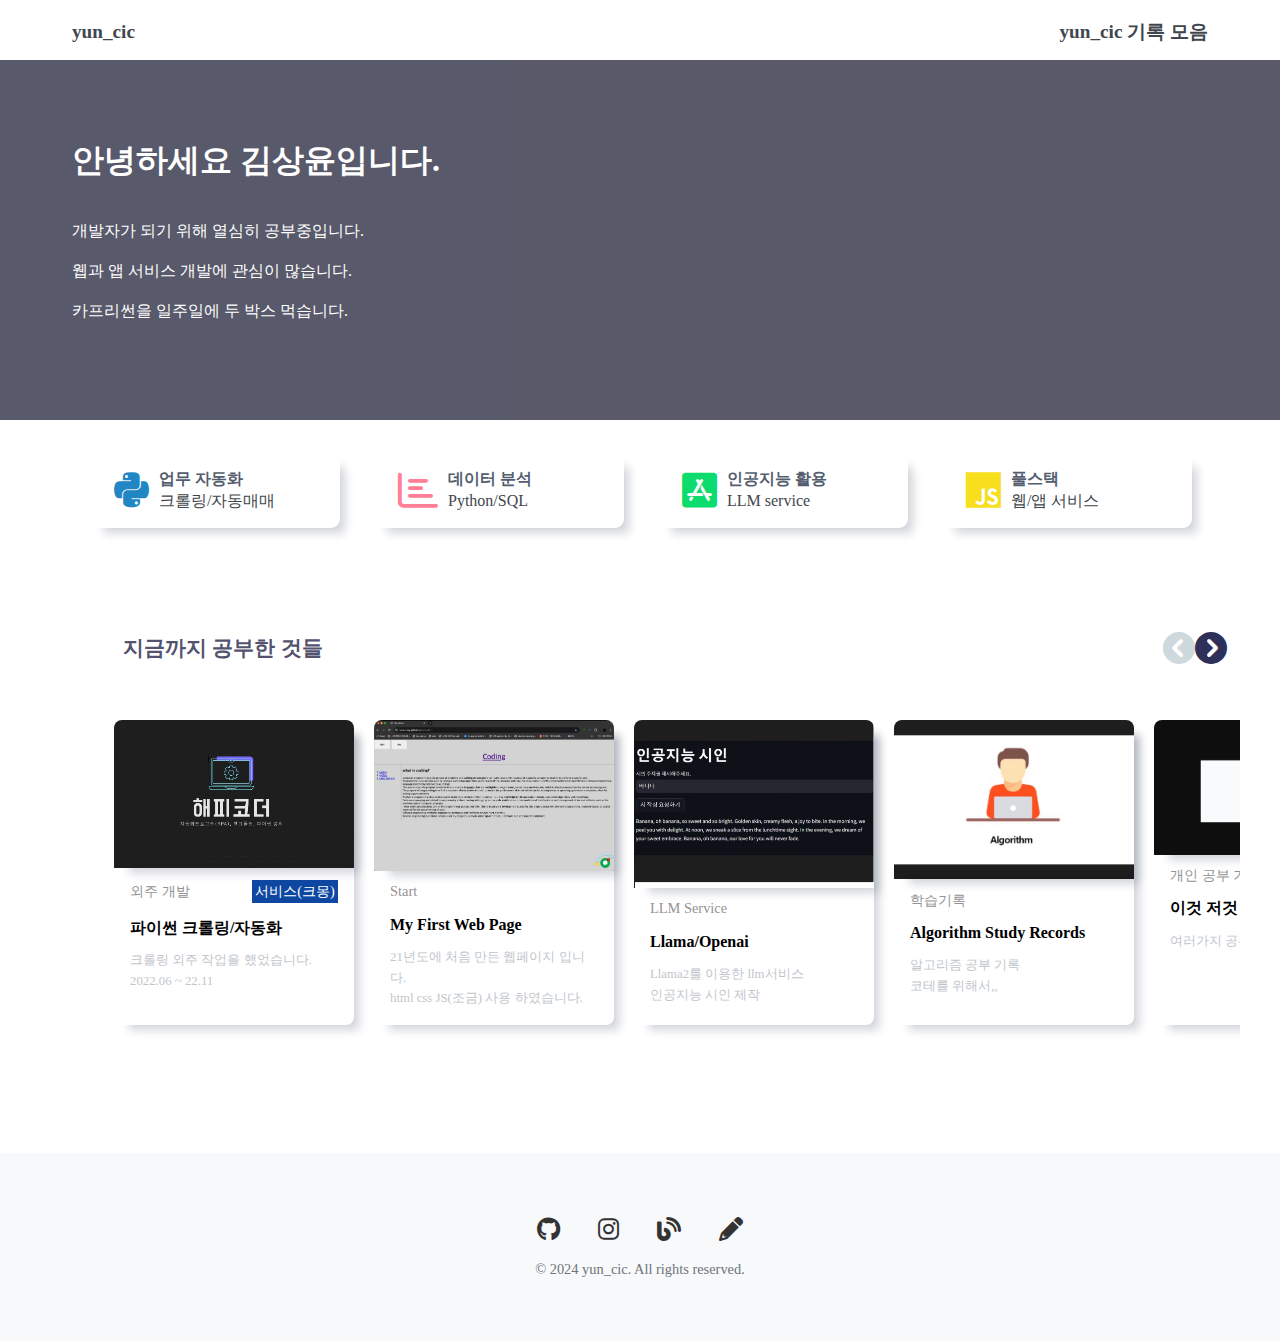
==== commit 5646b9a5: "Update index.html" ====
--- a/index.html
+++ b/index.html
@@ -24,15 +24,15 @@
     <!-- card 종류: summary, photo, player -->
     <meta name="twitter:title" content="yun_cic 소개 사이트" />
     <meta name="twitter:description" content="yun_cic에 대해 소개하는 사이트입니다." />
-    <meta name="twitter:image" content="./happy_coder.png" />
+    <meta name="twitter:image" content="img/happy_coder.png" />
     <meta name="twitter:url" content="https://korea-ksy.github.io/IntroduceYun/" />
     <meta name="twitter:creator" content="yun_cic" />
 
     <!-- 일반적인 favicon 설정-->
-    <link rel="icon" href="./computer_icon.png"/>
+    <link rel="icon" href="img/computer_icon.png"/>
 
     <!-- for IOS-->
-    <link rel="apple-touch-icon" href="./computer_icon.png"/>
+    <link rel="apple-touch-icon" href="img/computer_icon.png"/>
 
     <!-- CSS Reset(1), 아이콘 폰트, 웹페이지 사용폰트, style.css -->
     <link rel="stylesheet" href="css/nomalize.css" />
@@ -117,7 +117,7 @@
                 <!-- HTML5에서는 data-변수이름 = 변수값 -->
                 <ul class= "class-list" data-position = "0">
                     <li class="class-card">
-                        <img src="/,/happy_coder.png" alt="크몽 크롤링 서비스" class="class-image"/>
+                        <img src="/img/happy_coder.png" alt="크몽 크롤링 서비스" class="class-image"/>
                         <a href="https://kmong.com/gig/368592" target="_blank">
                         <div class="class-container">
                             <div class="class-skill">
@@ -136,7 +136,7 @@
                         </a>
                     </li>
                     <li class="class-card">
-                        <img src="./webpage.png" alt="크몽 크롤링 서비스" class="class-image"/>
+                        <img src="/img/webpage.png" alt="크몽 크롤링 서비스" class="class-image"/>
                         <a href="https://korea-ksy.github.io/kimweb1/" target="_blank">
                         <div class="class-container">
                             <div class="class-skill">
@@ -155,7 +155,7 @@
                         </a>
                     </li>
                     <li class="class-card">
-                        <img src="./llm.png" alt="인공지능 시인" class="class-image"/>
+                        <img src="/img/llm.png" alt="인공지능 시인" class="class-image"/>
                         <a href="javascript:alert('LLM사용 과금 이슈로 로컬 환경에만 작동되어 첨부하지 않았습니다.');" onfocus="this.blur()">
                         <div class="class-container">
                             <div class="class-skill">
@@ -174,7 +174,7 @@
                         </a>
                     </li>
                     <li class="class-card">
-                        <img src="./algorithm.png" alt="알고리즘_페이지" class="class-image"/>
+                        <img src="/img/algorithm.png" alt="알고리즘_페이지" class="class-image"/>
                         <a href="https://busy-scaffold-184.notion.site/2203b133420f4cc3a36ed9faf8b68689?pvs=4" target="_blank">
                         <div class="class-container">
                             <div class="class-skill">
@@ -194,7 +194,7 @@
                     </li>
                     
                     <li class="class-card">
-                        <img src="./study.png" alt="공부기록" class="class-image"/>
+                        <img src="/img/study.png" alt="공부기록" class="class-image"/>
                         <a href="https://busy-scaffold-184.notion.site/33985f0144e74997814df5a65f70bc1e?pvs=4" target="_blank">
                         <div class="class-container">
                             <div class="class-skill">
@@ -214,7 +214,7 @@
                     </li>
 
                     <li class="class-card">
-                        <img src="./tetris.png" alt="테트리스" class="class-image"/>
+                        <img src="/img/tetris.png" alt="테트리스" class="class-image"/>
                         <a href="./tetris.html" target="_blank">
                         <div class="class-container">
                             <div class="class-skill">
